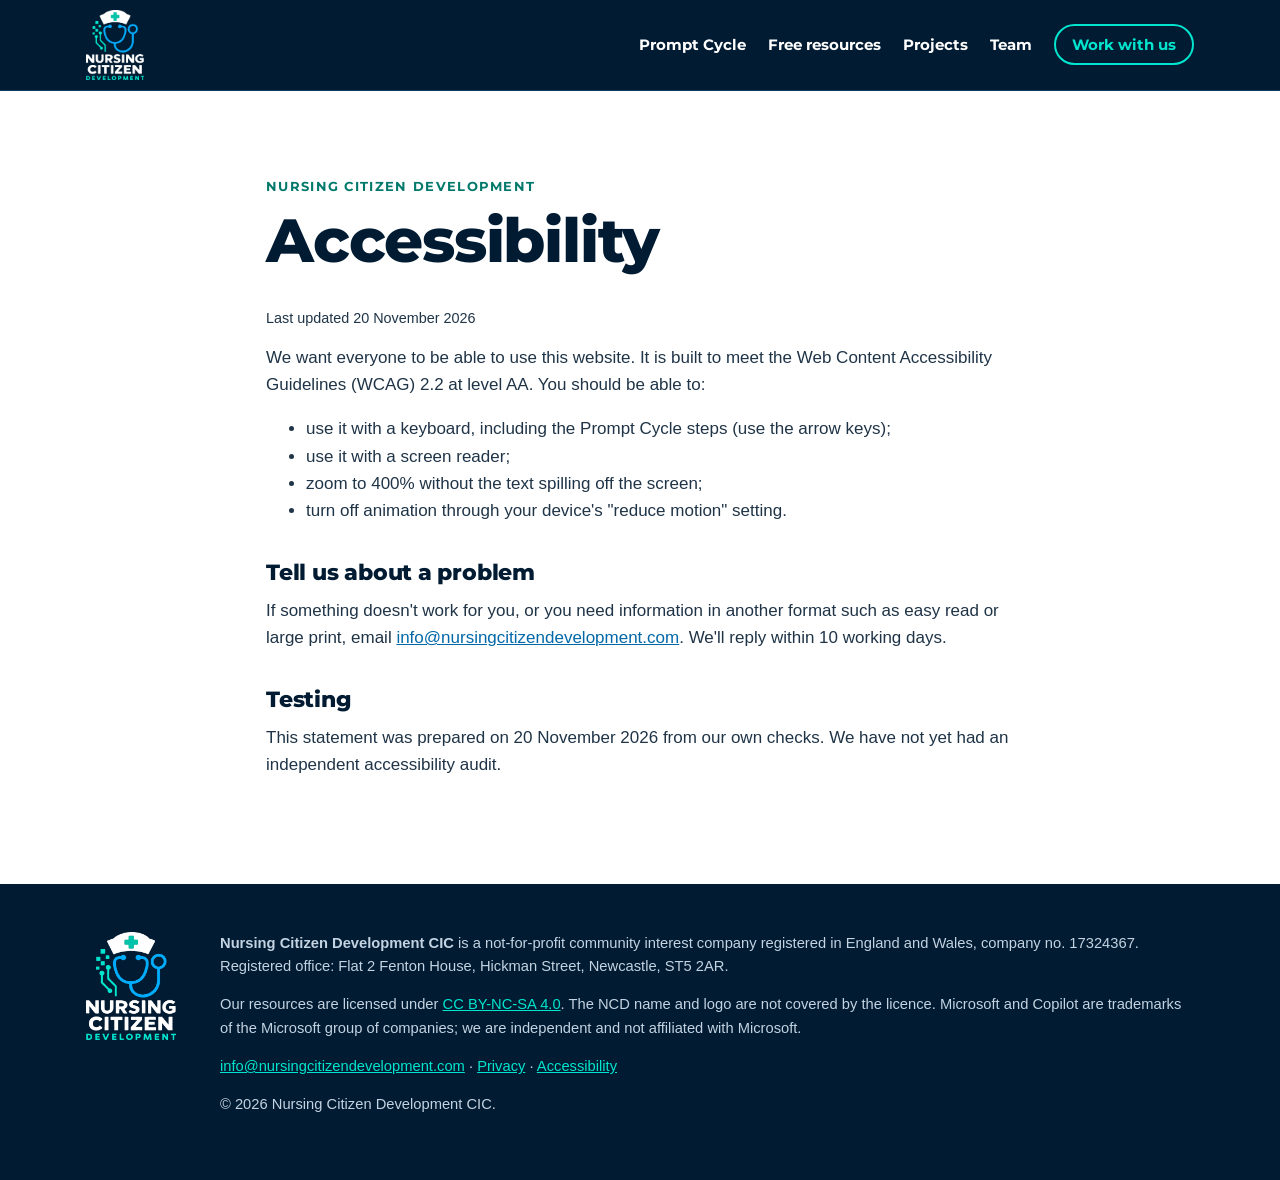
==== accessibility.html @ feb8a63a "New Nursing Citizen Development website Static site in the handbook style: Prompt Cycle hero, pillar" ====
<!doctype html>
<html lang="en-GB">
<head>
<meta charset="utf-8">
<meta name="viewport" content="width=device-width, initial-scale=1">
<title>Accessibility | Nursing Citizen Development</title>
<meta name="description" content="Nursing Citizen Development CIC is a nurse-led, not-for-profit movement helping nurses understand, use and build AI safely. Free handbook, toolkit and open standards.">
<link rel="canonical" href="https://nursingcitizendevelopment.com/accessibility.html">
<meta property="og:type" content="website">
<meta property="og:title" content="Nursing Citizen Development: nurses shaping safe AI">
<meta property="og:description" content="A nurse-led, not-for-profit movement helping nurses understand, use and build AI safely. Free resources for every nurse.">
<meta property="og:url" content="https://nursingcitizendevelopment.com/">
<meta property="og:image" content="https://nursingcitizendevelopment.com/assets/og-image.jpg">
<meta name="twitter:card" content="summary_large_image">
<link rel="preconnect" href="https://fonts.googleapis.com">
<link rel="preconnect" href="https://fonts.gstatic.com" crossorigin>
<link href="https://fonts.googleapis.com/css2?family=Montserrat:wght@600;700;800&display=swap" rel="stylesheet">
<link rel="stylesheet" href="assets/site.css">
<script src="assets/site.js" defer></script>
<script type="application/ld+json">
{"@context":"https://schema.org","@type":"Organization","name":"Nursing Citizen Development CIC","url":"https://nursingcitizendevelopment.com/","logo":"https://nursingcitizendevelopment.com/assets/ncd-logo-positive.png","email":"info@nursingcitizendevelopment.com","foundingDate":"2026-07-07","identifier":"Companies House 17324367","nonprofitStatus":"Community interest company"}
</script>
</head>
<body>
<a class="skip" href="#main">Skip to content</a>

<header class="top" id="top">
  <div class="wrap">
    <a href="index.html" class="brand" aria-label="Nursing Citizen Development home"><img src="assets/ncd-logo-reversed.png" alt="Nursing Citizen Development"></a>
    <button class="menu" aria-expanded="false" aria-controls="nav">Menu</button>
    <nav id="nav" aria-label="Main">
      <a href="index.html#cycle">Prompt Cycle</a>
      <a href="index.html#free">Free resources</a>
      <a href="index.html#projects">Projects</a>
      <a href="index.html#team">Team</a>
      <a class="cta" href="index.html#partner">Work with us</a>
    </nav>
  </div>
</header>

<main id="main"><section><div class="wrap doc"> 
<p class="eyebrow">Nursing Citizen Development</p><h1>Accessibility</h1><p class="small">Last updated 20 November 2026</p>
<p>We want everyone to be able to use this website. It is built to meet the Web Content Accessibility Guidelines (WCAG) 2.2 at level AA. You should be able to:</p>
<ul><li>use it with a keyboard, including the Prompt Cycle steps (use the arrow keys);</li><li>use it with a screen reader;</li><li>zoom to 400% without the text spilling off the screen;</li><li>turn off animation through your device's "reduce motion" setting.</li></ul>
<h2>Tell us about a problem</h2><p>If something doesn't work for you, or you need information in another format such as easy read or large print, email <a href="mailto:info@nursingcitizendevelopment.com">info@nursingcitizendevelopment.com</a>. We'll reply within 10 working days.</p>
<h2>Testing</h2><p>This statement was prepared on 20 November 2026 from our own checks. We have not yet had an independent accessibility audit.</p></div></section></main>

<footer>
  <div class="wrap">
    <div class="foot">
      <img src="assets/ncd-logo-reversed.png" alt="" width="90">
      <div>
        <p><strong>Nursing Citizen Development CIC</strong> is a not-for-profit community interest company registered in England and Wales, company no. 17324367. Registered office: Flat 2 Fenton House, Hickman Street, Newcastle, ST5 2AR.</p>
        <p>Our resources are licensed under <a href="https://creativecommons.org/licenses/by-nc-sa/4.0/">CC BY-NC-SA 4.0</a>. The NCD name and logo are not covered by the licence. Microsoft and Copilot are trademarks of the Microsoft group of companies; we are independent and not affiliated with Microsoft.</p>
        <p><a href="mailto:info@nursingcitizendevelopment.com">info@nursingcitizendevelopment.com</a> · <a href="privacy.html">Privacy</a> · <a href="accessibility.html">Accessibility</a></p>
        <p>© 2026 Nursing Citizen Development CIC.</p>
      </div>
    </div>
  </div>
</footer>
</body>
</html>
---- assets/site.css ----
:root {
  --navy: #011b32;
  --navy-2: #072a4a;
  --navy-tint: #123e66;
  --teal: #01e4cd;
  --blue: #01acfd;
  --text-blue: #0068a8;
  --text-teal: #00796b;
  --mist: #eef4f8;
  --slate: #3e5568;
  --ink: #1f3447;
  --white: #ffffff;
  --muted: #96acc0;
  --radius: 16px;
  --wrap: 1140px;
}
* { box-sizing: border-box; }
html { scroll-behavior: smooth; }
@media (prefers-reduced-motion: reduce) { html { scroll-behavior: auto; } *, *::before, *::after { animation: none !important; transition: none !important; } }
body { margin: 0; background: var(--white); color: var(--ink); font: 17px/1.6 Arial, Helvetica, sans-serif; -webkit-text-size-adjust: 100%; }
h1, h2, h3 { font-family: Montserrat, Arial, sans-serif; line-height: 1.15; color: var(--navy); margin: 0 0 .5em; }
h1 { font-size: clamp(2.2rem, 5.6vw, 3.8rem); font-weight: 800; letter-spacing: -.02em; }
h2 { font-size: clamp(1.6rem, 3.6vw, 2.5rem); font-weight: 800; letter-spacing: -.01em; }
h3 { font-size: 1.15rem; font-weight: 700; }
p { margin: 0 0 1em; }
a { color: var(--text-blue); }
img { max-width: 100%; height: auto; display: block; }
:focus-visible { outline: 3px solid var(--teal); outline-offset: 3px; }
.wrap { max-width: var(--wrap); margin: 0 auto; padding: 0 16px; }
.eyebrow { font: 700 .82rem/1.2 Montserrat, Arial, sans-serif; letter-spacing: .1em; text-transform: uppercase; color: var(--text-teal); margin-bottom: .9em; }
.intro { font-size: 1.12rem; color: var(--slate); max-width: 46em; margin-bottom: 32px; }
.small { font-size: .9rem; }
.skip { position: absolute; left: -999px; }
.skip:focus { left: 16px; top: 16px; background: var(--white); padding: 8px 12px; z-index: 20; }
section { padding: 88px 0; }
section.alt { background: var(--mist); }

/* header */
.top { background: var(--navy); position: sticky; top: 0; z-index: 10; border-bottom: 1px solid var(--navy-tint); }
.top .wrap { display: flex; align-items: center; justify-content: space-between; gap: 16px; padding-top: 10px; padding-bottom: 10px; }
.brand img { width: 58px; }
.top nav { display: flex; align-items: center; gap: 22px; }
.top nav a { color: var(--white); text-decoration: none; font: 700 .95rem Montserrat, Arial, sans-serif; }
.top nav a:hover, .top nav a:focus { color: var(--teal); }
.top nav a.cta { border: 2px solid var(--teal); color: var(--teal); padding: 9px 16px; border-radius: 999px; }
.top nav a.cta:hover { background: var(--teal); color: var(--navy); }
.menu { display: none; background: none; color: var(--white); border: 2px solid var(--muted); border-radius: 8px; padding: 8px 14px; font: 700 .95rem Montserrat, Arial, sans-serif; }

/* buttons */
.btn { display: inline-block; font: 700 1rem/1 Montserrat, Arial, sans-serif; text-decoration: none; padding: 16px 24px; border-radius: 12px; border: 2px solid transparent; }
.btn-primary { background: var(--teal); color: var(--navy); }
.btn-primary:hover, .btn-primary:focus { background: #5cf0e0; }
.btn-ghost { color: var(--white); border-color: var(--muted); }
.btn-ghost:hover, .btn-ghost:focus { border-color: var(--teal); color: var(--teal); }
.btn-dark { background: var(--navy); color: var(--white); }
.btn-dark:hover, .btn-dark:focus { background: var(--navy-tint); }
.actions { display: flex; flex-wrap: wrap; gap: 12px; margin-top: 28px; }

/* hero */
.hero { position: relative; background: radial-gradient(1200px 500px at 85% 20%, #0b3a63 0%, var(--navy) 60%); color: var(--white); padding: 72px 0 96px; overflow: hidden; }
.hero .wrap { position: relative; display: grid; grid-template-columns: 1.15fr .85fr; gap: 48px; align-items: center; }
.hero h1 { color: var(--white); }
.hero h1 span { background: linear-gradient(90deg, var(--teal), var(--blue)); -webkit-background-clip: text; background-clip: text; color: transparent; }
.hero .eyebrow { color: var(--teal); }
.hero .lead { font-size: 1.2rem; color: #d7e4ef; max-width: 34em; }
.pulse { position: absolute; left: 0; right: 0; bottom: 18px; width: 100%; height: 90px; opacity: .35; }
.pulse path { fill: none; stroke: var(--teal); stroke-width: 2; stroke-dasharray: 1800; stroke-dashoffset: 1800; animation: draw 6s ease-in-out infinite; }
@keyframes draw { 0% { stroke-dashoffset: 1800; } 60%, 100% { stroke-dashoffset: 0; } }

/* prompt cycle wheel */
.wheel { justify-self: center; width: min(400px, 100%); }
.wheel svg { width: 100%; height: auto; overflow: visible; }
.wheel .ring { fill: none; stroke: var(--navy-tint); stroke-width: 2; }
.wheel .ring-dash { fill: none; stroke: var(--teal); stroke-width: 3; stroke-dasharray: 90 652; stroke-linecap: round; transform-origin: 160px 160px; animation: spin 8s linear infinite; }
@keyframes spin { to { transform: rotate(360deg); } }
.wheel .node circle { fill: var(--navy-2); stroke: var(--blue); stroke-width: 2; }
.wheel .node text { fill: var(--white); font: 700 11.5px Montserrat, Arial, sans-serif; text-anchor: middle; }
.wheel .node { animation: glow 8s linear infinite; }
.wheel .n2 { animation-delay: 2s; } .wheel .n3 { animation-delay: 4s; } .wheel .n4 { animation-delay: 6s; }
@keyframes glow { 0%, 22% { opacity: 1; } 25%, 100% { opacity: .55; } }
.wheel .core { fill: var(--teal); }
.wheel .core-t { fill: var(--navy); font: 800 14px Montserrat, Arial, sans-serif; text-anchor: middle; }
.wheel .core-t.sm { font-size: 11px; font-weight: 700; }

/* stats */
.stats { padding: 0; background: var(--navy); }
.stats .wrap { display: grid; grid-template-columns: repeat(4, 1fr); gap: 1px; background: var(--navy-tint); border-radius: var(--radius); overflow: hidden; transform: translateY(-36px); box-shadow: 0 18px 40px rgba(1,27,50,.35); }
.stats div { background: var(--white); padding: 22px 20px; }
.stats strong { display: block; font: 800 1.6rem Montserrat, Arial, sans-serif; color: var(--navy); }
.stats span { color: var(--slate); font-size: .95rem; }

/* cards */
.cards { display: grid; gap: 20px; }
.cards.three { grid-template-columns: repeat(3, 1fr); }
.card { background: var(--white); border: 1px solid #d9e4ee; border-radius: var(--radius); padding: 26px; display: flex; flex-direction: column; align-items: flex-start; }
.card p { color: var(--slate); }
.card .btn { margin-top: auto; }
.card.link { text-decoration: none; color: inherit; transition: transform .2s, box-shadow .2s, border-color .2s; }
.card.link:hover, .card.link:focus { transform: translateY(-4px); box-shadow: 0 14px 30px rgba(1,27,50,.12); border-color: var(--blue); }
.card .go { margin-top: auto; font: 700 .95rem Montserrat, Arial, sans-serif; color: var(--text-blue); }
.card .go::after { content: " \2192"; }
.tag { display: inline-block; font: 700 .75rem Montserrat, Arial, sans-serif; letter-spacing: .08em; text-transform: uppercase; color: var(--navy); background: #c8f7f1; padding: 5px 10px; border-radius: 999px; margin-bottom: 14px; }
.pillar { border-top: 5px solid var(--teal); }

/* prompt cycle explorer */
.cycle { background: var(--white); border-radius: var(--radius); box-shadow: 0 10px 30px rgba(1,27,50,.08); overflow: hidden; }
.steps { display: grid; grid-template-columns: repeat(4, 1fr); background: var(--navy); }
.steps button { background: none; border: 0; color: #d7e4ef; padding: 18px 12px; font: 700 1rem Montserrat, Arial, sans-serif; cursor: pointer; border-bottom: 4px solid transparent; text-align: left; }
.steps button small { display: block; font: 400 .85rem Arial, sans-serif; color: var(--muted); margin-top: 4px; }
.steps button[aria-selected="true"] { color: var(--white); border-bottom-color: var(--teal); background: var(--navy-2); }
.panels { padding: 28px; }
.panels p { margin-bottom: 14px; }
.before, .after { border-radius: 12px; padding: 16px 18px; font-size: 1.05rem; }
.before { background: #f6f8fa; color: var(--slate); }
.after { background: #e6fbf8; color: var(--navy); border-left: 5px solid var(--teal); }
.before span, .after span { display: block; font: 700 .75rem Montserrat, Arial, sans-serif; letter-spacing: .08em; text-transform: uppercase; margin-bottom: 4px; color: var(--text-teal); }
.before span { color: var(--slate); }
.why { font-weight: 700; color: var(--navy); }

/* feature */
.feature { display: grid; grid-template-columns: .7fr 1.3fr; gap: 40px; align-items: center; background: linear-gradient(135deg, var(--mist), #e3f6fb); border-radius: 24px; padding: 36px; margin-bottom: 24px; }
.feature img { max-width: 260px; justify-self: center; filter: drop-shadow(0 20px 30px rgba(1,27,50,.25)); }
.feature h3 { font-size: 1.6rem; }

/* dark section and roadmap */
section.dark { background: var(--navy); color: #d7e4ef; }
section.dark h2, section.dark h3 { color: var(--white); }
section.dark .eyebrow { color: var(--teal); }
section.dark .intro { color: #c3d3e1; }
section.dark .small { color: var(--muted); margin-top: 24px; }
.road { list-style: none; padding: 0; margin: 0; display: grid; grid-template-columns: repeat(4, 1fr); gap: 16px; position: relative; }
.road li { background: var(--navy-2); border: 1px solid var(--navy-tint); border-radius: var(--radius); padding: 22px; position: relative; }
.road li::before { content: ""; position: absolute; top: -8px; left: 22px; width: 14px; height: 14px; border-radius: 50%; background: var(--navy-tint); border: 3px solid var(--navy); }
.road li.done::before { background: var(--teal); }
.road li.now::before { background: var(--blue); }
.road .state { font: 700 .72rem Montserrat, Arial, sans-serif; letter-spacing: .08em; text-transform: uppercase; color: var(--teal); }
.road li:not(.done):not(.now) .state { color: var(--muted); }
.road p { font-size: .95rem; margin: 0; }

/* team */
.team { display: grid; grid-template-columns: repeat(4, 1fr); gap: 22px; }
.person { text-align: left; }
.person img { width: 100%; aspect-ratio: 1; object-fit: cover; border-radius: 50% 50% 18px 50%; border: 4px solid var(--mist); margin-bottom: 16px; transition: border-color .2s; }
.person:hover img { border-color: var(--teal); }
.person .role { font: 700 .88rem Montserrat, Arial, sans-serif; color: var(--text-teal); }
.person p { font-size: .95rem; color: var(--slate); }
blockquote { margin: 48px auto 0; max-width: 820px; text-align: center; font: 700 clamp(1.2rem, 2.6vw, 1.6rem)/1.4 Montserrat, Arial, sans-serif; color: var(--navy); }

/* partners */
.logos { list-style: none; padding: 0; margin: 0; display: flex; flex-wrap: wrap; gap: 14px; }
.logos li { background: var(--white); border: 1px solid #d9e4ee; border-radius: 999px; padding: 14px 24px; font: 700 1rem Montserrat, Arial, sans-serif; color: var(--navy); }

/* footer */
footer { background: var(--navy); color: #c3d3e1; padding: 48px 0; font-size: .92rem; }
footer a { color: var(--teal); }
.foot { display: grid; grid-template-columns: 110px 1fr; gap: 24px; align-items: start; }

/* inner pages */
.doc { max-width: 780px; }
.doc h2 { font-size: 1.4rem; margin-top: 1.6em; }

/* responsive */
@media (max-width: 960px) {
  .hero .wrap, .feature { grid-template-columns: 1fr; }
  .wheel { max-width: 320px; }
  .cards.three, .road, .team { grid-template-columns: 1fr 1fr; }
  .stats .wrap { grid-template-columns: 1fr 1fr; }
}
@media (max-width: 720px) {
  .menu { display: block; }
  .top nav { display: none; position: absolute; top: 100%; left: 0; right: 0; background: var(--navy); flex-direction: column; align-items: flex-start; padding: 16px; gap: 14px; border-bottom: 1px solid var(--navy-tint); }
  .top nav.open { display: flex; }
  section { padding: 64px 0; }
  .cards.three, .road, .team, .stats .wrap { grid-template-columns: 1fr; }
  .steps { grid-template-columns: 1fr 1fr; }
  .feature { padding: 24px; }
  .foot { grid-template-columns: 1fr; }
}
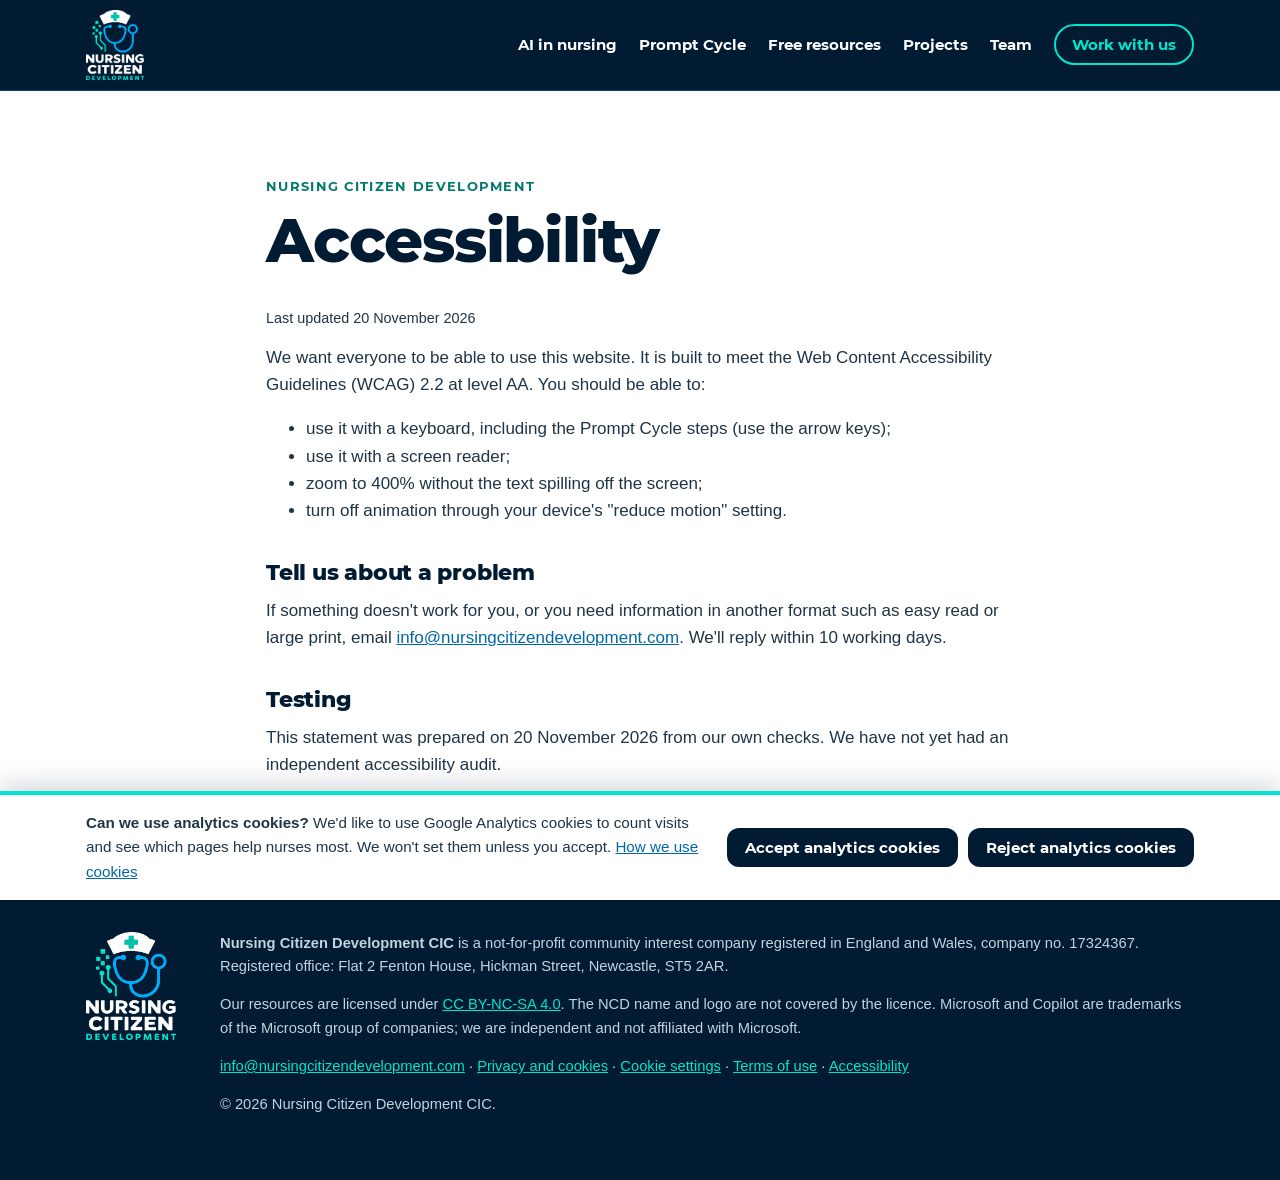
==== commit bf2088ea: "Add consent-based Google Analytics, privacy and cookies notice, terms of use - Cookie banner with eq" ====
--- a/accessibility.html
+++ b/accessibility.html
@@ -4,7 +4,7 @@
 <meta charset="utf-8">
 <meta name="viewport" content="width=device-width, initial-scale=1">
 <title>Accessibility | Nursing Citizen Development</title>
-<meta name="description" content="Nursing Citizen Development CIC is a nurse-led, not-for-profit movement helping nurses understand, use and build AI safely. Free handbook, toolkit and open standards.">
+<meta name="description" content="Accessibility statement for the Nursing Citizen Development website.">
 <link rel="canonical" href="https://nursingcitizendevelopment.com/accessibility.html">
 <meta property="og:type" content="website">
 <meta property="og:title" content="Nursing Citizen Development: nurses shaping safe AI">
@@ -12,14 +12,9 @@
 <meta property="og:url" content="https://nursingcitizendevelopment.com/">
 <meta property="og:image" content="https://nursingcitizendevelopment.com/assets/og-image.jpg">
 <meta name="twitter:card" content="summary_large_image">
-<link rel="preconnect" href="https://fonts.googleapis.com">
-<link rel="preconnect" href="https://fonts.gstatic.com" crossorigin>
-<link href="https://fonts.googleapis.com/css2?family=Montserrat:wght@600;700;800&display=swap" rel="stylesheet">
 <link rel="stylesheet" href="assets/site.css">
 <script src="assets/site.js" defer></script>
-<script type="application/ld+json">
-{"@context":"https://schema.org","@type":"Organization","name":"Nursing Citizen Development CIC","url":"https://nursingcitizendevelopment.com/","logo":"https://nursingcitizendevelopment.com/assets/ncd-logo-positive.png","email":"info@nursingcitizendevelopment.com","foundingDate":"2026-07-07","identifier":"Companies House 17324367","nonprofitStatus":"Community interest company"}
-</script>
+<script src="assets/consent.js" defer></script>
 </head>
 <body>
 <a class="skip" href="#main">Skip to content</a>
@@ -29,6 +24,7 @@
     <a href="index.html" class="brand" aria-label="Nursing Citizen Development home"><img src="assets/ncd-logo-reversed.png" alt="Nursing Citizen Development"></a>
     <button class="menu" aria-expanded="false" aria-controls="nav">Menu</button>
     <nav id="nav" aria-label="Main">
+      <a href="index.html#ai">AI in nursing</a>
       <a href="index.html#cycle">Prompt Cycle</a>
       <a href="index.html#free">Free resources</a>
       <a href="index.html#projects">Projects</a>
@@ -52,7 +48,7 @@
       <div>
         <p><strong>Nursing Citizen Development CIC</strong> is a not-for-profit community interest company registered in England and Wales, company no. 17324367. Registered office: Flat 2 Fenton House, Hickman Street, Newcastle, ST5 2AR.</p>
         <p>Our resources are licensed under <a href="https://creativecommons.org/licenses/by-nc-sa/4.0/">CC BY-NC-SA 4.0</a>. The NCD name and logo are not covered by the licence. Microsoft and Copilot are trademarks of the Microsoft group of companies; we are independent and not affiliated with Microsoft.</p>
-        <p><a href="mailto:info@nursingcitizendevelopment.com">info@nursingcitizendevelopment.com</a> · <a href="privacy.html">Privacy</a> · <a href="accessibility.html">Accessibility</a></p>
+        <p><a href="mailto:info@nursingcitizendevelopment.com">info@nursingcitizendevelopment.com</a> · <a href="privacy.html">Privacy and cookies</a> · <a href="privacy.html#cookies" data-cookie-settings>Cookie settings</a> · <a href="terms.html">Terms of use</a> · <a href="accessibility.html">Accessibility</a></p>
         <p>© 2026 Nursing Citizen Development CIC.</p>
       </div>
     </div>
--- a/assets/site.css
+++ b/assets/site.css
@@ -1,3 +1,6 @@
+@font-face { font-family: 'Montserrat'; font-weight: 600; font-display: swap; src: url('fonts/Montserrat-SemiBold.woff2') format('woff2'); }
+@font-face { font-family: 'Montserrat'; font-weight: 700; font-display: swap; src: url('fonts/Montserrat-Bold.woff2') format('woff2'); }
+@font-face { font-family: 'Montserrat'; font-weight: 800; font-display: swap; src: url('fonts/Montserrat-ExtraBold.woff2') format('woff2'); }
 :root {
   --navy: #011b32;
   --navy-2: #072a4a;
@@ -34,6 +37,7 @@
 .skip:focus { left: 16px; top: 16px; background: var(--white); padding: 8px 12px; z-index: 20; }
 section { padding: 88px 0; }
 section.alt { background: var(--mist); }
+.cards.ai .card { border-left: 5px solid var(--blue); }
 
 /* header */
 .top { background: var(--navy); position: sticky; top: 0; z-index: 10; border-bottom: 1px solid var(--navy-tint); }
@@ -176,3 +180,32 @@
   .feature { padding: 24px; }
   .foot { grid-template-columns: 1fr; }
 }
+
+.alt .feature { background: var(--white); }
+.alt .card { border-color: #d3e0eb; }
+
+.doc.wide { max-width: 1140px; }
+.tablewrap { overflow-x: auto; margin: 24px 0; border: 1px solid #d9e4ee; border-radius: var(--radius); }
+table.map { border-collapse: collapse; width: 100%; min-width: 820px; font-size: .95rem; }
+table.map caption { text-align: left; padding: 14px 16px; font: 700 1rem Montserrat, Arial, sans-serif; color: var(--navy); }
+table.map th, table.map td { padding: 12px 16px; border-top: 1px solid #d9e4ee; vertical-align: top; text-align: left; }
+table.map thead th { background: var(--navy); color: var(--white); font-family: Montserrat, Arial, sans-serif; border-top: 0; }
+table.map tbody th { color: var(--navy); font-weight: 700; width: 22%; }
+.cov { display: inline-block; padding: 3px 10px; border-radius: 999px; font: 700 .8rem Montserrat, Arial, sans-serif; white-space: nowrap; }
+.cov.s { background: #c8f7f1; color: #00594f; }
+.cov.p { background: #fff1c2; color: #6b4e00; }
+.cov.g { background: #f1e3e3; color: #7a1f1f; }
+.mapnote { font-weight: 700; margin-top: -12px; }
+
+/* cookie consent banner */
+.consent { position: fixed; left: 0; right: 0; bottom: 0; z-index: 50; background: var(--white); border-top: 4px solid var(--teal); box-shadow: 0 -6px 24px rgba(1,27,50,.18); padding: 16px 0; }
+.consent .wrap { display: flex; gap: 16px; align-items: center; justify-content: space-between; flex-wrap: wrap; }
+.consent p { margin: 0; flex: 1 1 420px; font-size: .95rem; }
+.consent-actions { display: flex; gap: 10px; flex-wrap: wrap; }
+.consent .btn { padding: 12px 18px; font-size: .95rem; cursor: pointer; border: 0; }
+.linkbtn { background: none; border: 0; padding: 0; color: var(--text-blue); text-decoration: underline; font: inherit; cursor: pointer; }
+footer .linkbtn { color: var(--teal); }
+table.cookies { border-collapse: collapse; width: 100%; margin: 12px 0 20px; font-size: .95rem; }
+table.cookies th, table.cookies td { border: 1px solid #d9e4ee; padding: 10px 12px; text-align: left; vertical-align: top; }
+table.cookies thead th { background: var(--mist); }
+@media (max-width: 600px) { .consent-actions { width: 100%; } .consent .btn { flex: 1 1 auto; } }
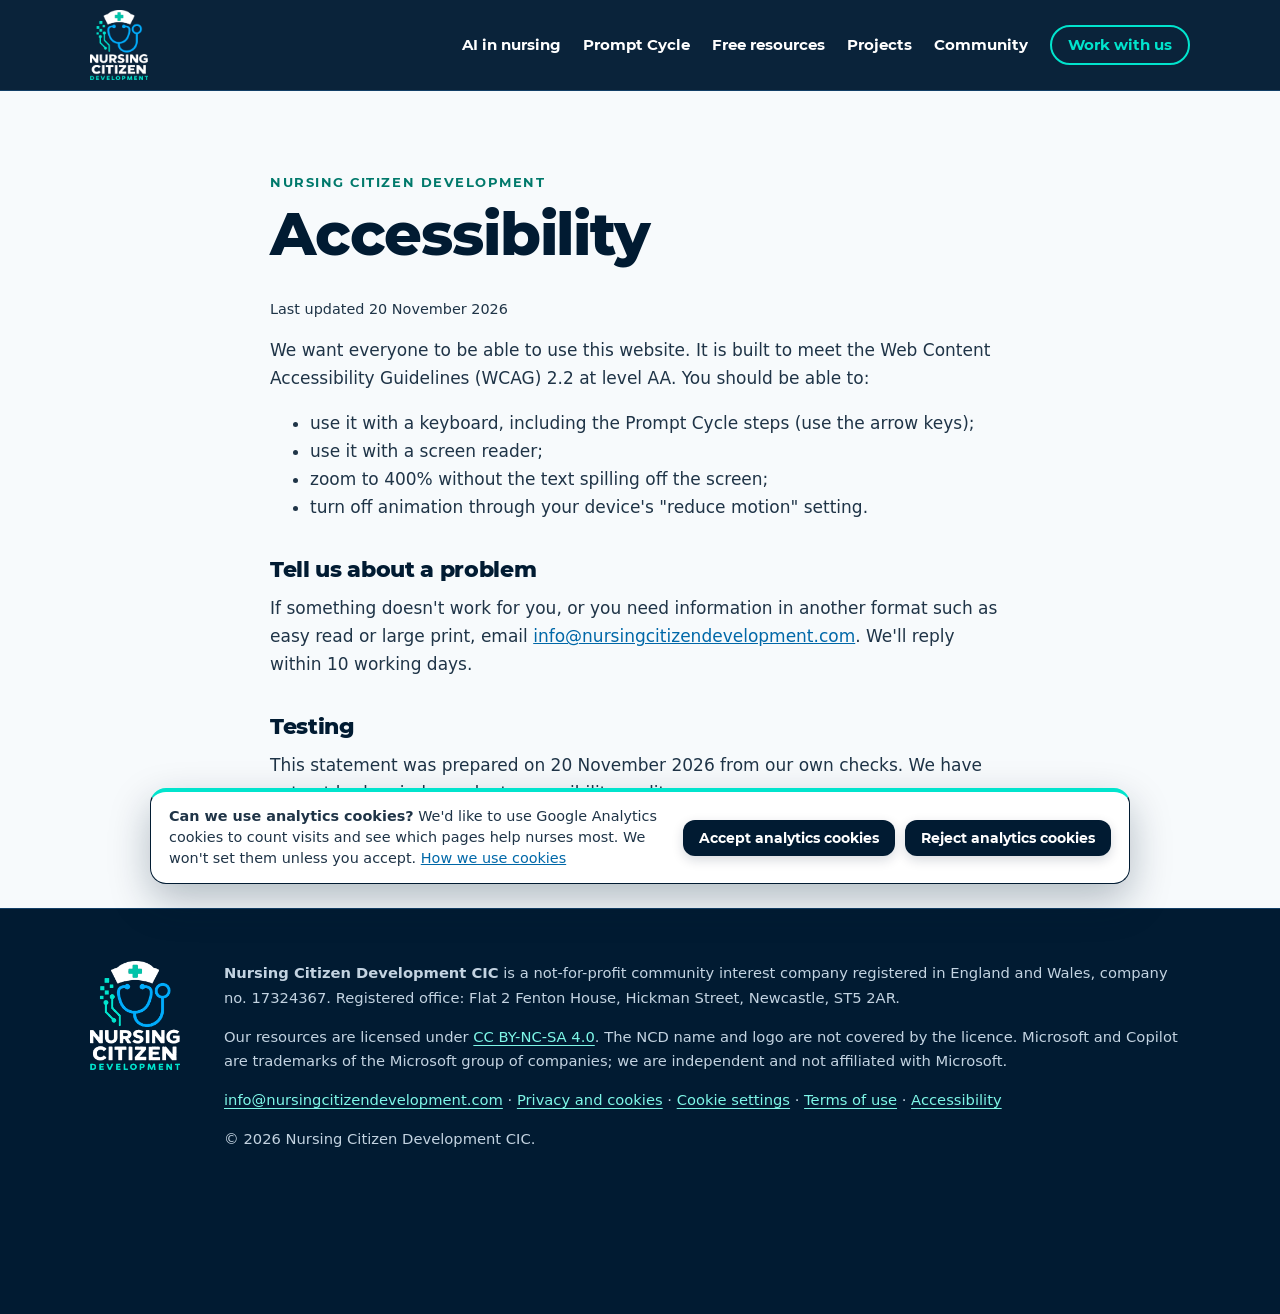
==== commit 062f2f5f: "Reframe community section to Founder and supporters with personal-capacity note" ====
--- a/accessibility.html
+++ b/accessibility.html
@@ -28,7 +28,7 @@
       <a href="index.html#cycle">Prompt Cycle</a>
       <a href="index.html#free">Free resources</a>
       <a href="index.html#projects">Projects</a>
-      <a href="index.html#team">Team</a>
+      <a href="index.html#team">Community</a>
       <a class="cta" href="index.html#partner">Work with us</a>
     </nav>
   </div>
--- a/assets/site.css
+++ b/assets/site.css
@@ -6,206 +6,396 @@
   --navy-2: #072a4a;
   --navy-tint: #123e66;
   --teal: #01e4cd;
+  --teal-soft: #7ef7e8;
   --blue: #01acfd;
   --text-blue: #0068a8;
   --text-teal: #00796b;
+  --paper: #f7fafc;
   --mist: #eef4f8;
   --slate: #3e5568;
   --ink: #1f3447;
   --white: #ffffff;
   --muted: #96acc0;
+  --rule: rgba(1, 27, 50, 0.14);
+  --rule-strong: rgba(1, 27, 50, 0.28);
   --radius: 16px;
   --wrap: 1140px;
+  --font-body: 'Segoe UI', system-ui, -apple-system, BlinkMacSystemFont, Roboto, 'Helvetica Neue', Arial, sans-serif;
+  --font-display: Montserrat, system-ui, -apple-system, Arial, sans-serif;
+  --shadow-static: 0 2px 6px rgba(1, 27, 50, 0.06), 0 8px 20px -6px rgba(1, 27, 50, 0.1);
+  --shadow-card: inset 0 1px 0 0 rgba(255, 255, 255, 0.95), 0 4px 0 0 var(--navy), 3px 4px 0 0 var(--navy), 0 10px 22px -4px rgba(1, 27, 50, 0.16), 0 20px 34px -10px rgba(1, 27, 50, 0.12);
+  --shadow-card-hover: inset 0 1px 0 0 rgba(255, 255, 255, 1), 0 5px 0 0 var(--text-teal), 5px 6px 0 0 var(--navy), 0 18px 32px -4px rgba(1, 27, 50, 0.22), 0 28px 48px -10px rgba(1, 27, 50, 0.2);
+  --shadow-dark-card: inset 0 1px 0 0 rgba(238, 244, 248, 0.16), 0 4px 0 0 #000c17, 3px 4px 0 0 rgba(1, 228, 205, 0.25), 0 14px 28px -6px rgba(0, 0, 0, 0.55);
+  --shadow-dark-card-hover: inset 0 1px 0 0 rgba(238, 244, 248, 0.28), 0 5px 0 0 var(--teal), 5px 6px 0 0 rgba(0, 0, 0, 0.75), 0 22px 42px -6px rgba(0, 0, 0, 0.7);
+  --rx: 2deg;
+  --ry: -2deg;
 }
 * { box-sizing: border-box; }
 html { scroll-behavior: smooth; }
-@media (prefers-reduced-motion: reduce) { html { scroll-behavior: auto; } *, *::before, *::after { animation: none !important; transition: none !important; } }
-body { margin: 0; background: var(--white); color: var(--ink); font: 17px/1.6 Arial, Helvetica, sans-serif; -webkit-text-size-adjust: 100%; }
-h1, h2, h3 { font-family: Montserrat, Arial, sans-serif; line-height: 1.15; color: var(--navy); margin: 0 0 .5em; }
-h1 { font-size: clamp(2.2rem, 5.6vw, 3.8rem); font-weight: 800; letter-spacing: -.02em; }
-h2 { font-size: clamp(1.6rem, 3.6vw, 2.5rem); font-weight: 800; letter-spacing: -.01em; }
+@media (prefers-reduced-motion: reduce) {
+  html { scroll-behavior: auto; }
+  *, *::before, *::after { animation: none !important; transition: none !important; }
+}
+body { margin: 0; background: var(--paper); color: var(--ink); font: 17px/1.65 var(--font-body); -webkit-text-size-adjust: 100%; }
+h1, h2, h3 { font-family: var(--font-display); line-height: 1.15; color: var(--navy); margin: 0 0 .5em; }
+h1 { font-size: clamp(2.2rem, 5.4vw, 3.7rem); font-weight: 800; letter-spacing: -.02em; }
+h2 { font-size: clamp(1.6rem, 3.4vw, 2.45rem); font-weight: 800; letter-spacing: -.015em; }
 h3 { font-size: 1.15rem; font-weight: 700; }
 p { margin: 0 0 1em; }
 a { color: var(--text-blue); }
 img { max-width: 100%; height: auto; display: block; }
-:focus-visible { outline: 3px solid var(--teal); outline-offset: 3px; }
-.wrap { max-width: var(--wrap); margin: 0 auto; padding: 0 16px; }
-.eyebrow { font: 700 .82rem/1.2 Montserrat, Arial, sans-serif; letter-spacing: .1em; text-transform: uppercase; color: var(--text-teal); margin-bottom: .9em; }
-.intro { font-size: 1.12rem; color: var(--slate); max-width: 46em; margin-bottom: 32px; }
+:focus-visible { outline: 3px solid #ffeb3b; outline-offset: 3px; box-shadow: 0 0 0 5px var(--navy); border-radius: 4px; }
+.wrap { max-width: var(--wrap); margin: 0 auto; padding: 0 20px; }
+.eyebrow { font: 700 .8rem/1.2 var(--font-display); letter-spacing: .12em; text-transform: uppercase; color: var(--text-teal); margin-bottom: .8em; }
+.intro { font-size: 1.12rem; color: var(--slate); max-width: 44em; margin-bottom: 36px; }
 .small { font-size: .9rem; }
 .skip { position: absolute; left: -999px; }
-.skip:focus { left: 16px; top: 16px; background: var(--white); padding: 8px 12px; z-index: 20; }
-section { padding: 88px 0; }
+.skip:focus { left: 16px; top: 16px; background: var(--white); color: var(--navy); padding: 8px 12px; z-index: 60; }
+section { padding: 84px 0; }
 section.alt { background: var(--mist); }
-.cards.ai .card { border-left: 5px solid var(--blue); }
 
 /* header */
-.top { background: var(--navy); position: sticky; top: 0; z-index: 10; border-bottom: 1px solid var(--navy-tint); }
+.top { background: rgba(1, 27, 50, 0.96); backdrop-filter: blur(10px); position: sticky; top: 0; z-index: 20; border-bottom: 1px solid var(--navy-tint); }
 .top .wrap { display: flex; align-items: center; justify-content: space-between; gap: 16px; padding-top: 10px; padding-bottom: 10px; }
 .brand img { width: 58px; }
 .top nav { display: flex; align-items: center; gap: 22px; }
-.top nav a { color: var(--white); text-decoration: none; font: 700 .95rem Montserrat, Arial, sans-serif; }
+.top nav a { color: var(--white); text-decoration: none; font: 700 .93rem var(--font-display); transition: color .18s; }
 .top nav a:hover, .top nav a:focus { color: var(--teal); }
-.top nav a.cta { border: 2px solid var(--teal); color: var(--teal); padding: 9px 16px; border-radius: 999px; }
-.top nav a.cta:hover { background: var(--teal); color: var(--navy); }
-.menu { display: none; background: none; color: var(--white); border: 2px solid var(--muted); border-radius: 8px; padding: 8px 14px; font: 700 .95rem Montserrat, Arial, sans-serif; }
+.top nav a.cta { border: 2px solid var(--teal); color: var(--teal); padding: 9px 16px; border-radius: 999px; transition: background .18s, color .18s, transform .18s; }
+.top nav a.cta:hover { background: var(--teal); color: var(--navy); transform: translateY(-1px); }
+.menu { display: none; background: rgba(255, 255, 255, 0.06); color: var(--white); border: 2px solid var(--muted); border-radius: 10px; padding: 8px 16px; font: 700 .95rem var(--font-display); cursor: pointer; }
+.menu[aria-expanded="true"] { border-color: var(--teal); color: var(--teal); }
 
 /* buttons */
-.btn { display: inline-block; font: 700 1rem/1 Montserrat, Arial, sans-serif; text-decoration: none; padding: 16px 24px; border-radius: 12px; border: 2px solid transparent; }
-.btn-primary { background: var(--teal); color: var(--navy); }
-.btn-primary:hover, .btn-primary:focus { background: #5cf0e0; }
-.btn-ghost { color: var(--white); border-color: var(--muted); }
-.btn-ghost:hover, .btn-ghost:focus { border-color: var(--teal); color: var(--teal); }
-.btn-dark { background: var(--navy); color: var(--white); }
-.btn-dark:hover, .btn-dark:focus { background: var(--navy-tint); }
+.btn { display: inline-block; font: 700 1rem/1 var(--font-display); text-decoration: none; padding: 15px 24px; border-radius: 12px; border: 2px solid transparent; transition: transform .18s, box-shadow .18s, background .18s, border-color .18s, color .18s; }
+.btn:hover { transform: translateY(-2px); }
+.btn-primary { background: var(--teal); color: var(--navy); box-shadow: 0 8px 20px rgba(1, 228, 205, 0.25); }
+.btn-primary:hover, .btn-primary:focus { background: #5cf0e0; box-shadow: 0 12px 26px rgba(1, 228, 205, 0.35); }
+.btn-ghost { color: var(--white); border-color: rgba(150, 172, 192, 0.7); }
+.btn-ghost:hover, .btn-ghost:focus { border-color: var(--teal); color: var(--teal); background: rgba(1, 228, 205, 0.08); }
+.btn-dark { background: var(--navy); color: var(--white); box-shadow: 0 4px 12px rgba(1, 27, 50, 0.16); }
+.btn-dark:hover, .btn-dark:focus { background: var(--navy-tint); box-shadow: 0 8px 18px rgba(1, 27, 50, 0.24); }
 .actions { display: flex; flex-wrap: wrap; gap: 12px; margin-top: 28px; }
 
 /* hero */
-.hero { position: relative; background: radial-gradient(1200px 500px at 85% 20%, #0b3a63 0%, var(--navy) 60%); color: var(--white); padding: 72px 0 96px; overflow: hidden; }
-.hero .wrap { position: relative; display: grid; grid-template-columns: 1.15fr .85fr; gap: 48px; align-items: center; }
-.hero h1 { color: var(--white); }
+.hero { position: relative; background: radial-gradient(1100px 520px at 82% 24%, #0d4473 0%, #03223e 45%, var(--navy) 75%); color: var(--white); padding: 68px 0 108px; overflow: hidden; }
+.hero .wrap { position: relative; z-index: 2; display: grid; grid-template-columns: 1.12fr .88fr; gap: 44px; align-items: center; }
+.hero h1 { color: var(--white); font-size: clamp(2rem, 4.3vw, 3.25rem); }
 .hero h1 span { background: linear-gradient(90deg, var(--teal), var(--blue)); -webkit-background-clip: text; background-clip: text; color: transparent; }
 .hero .eyebrow { color: var(--teal); }
-.hero .lead { font-size: 1.2rem; color: #d7e4ef; max-width: 34em; }
-.pulse { position: absolute; left: 0; right: 0; bottom: 18px; width: 100%; height: 90px; opacity: .35; }
+.hero .lead { font-size: 1.16rem; color: #d7e4ef; max-width: 34em; }
+.pulse { position: absolute; left: 0; right: 0; bottom: 58px; width: 100%; height: 74px; opacity: .24; pointer-events: none; -webkit-mask-image: linear-gradient(90deg, transparent, #000 12%, #000 88%, transparent); mask-image: linear-gradient(90deg, transparent, #000 12%, #000 88%, transparent); }
 .pulse path { fill: none; stroke: var(--teal); stroke-width: 2; stroke-dasharray: 1800; stroke-dashoffset: 1800; animation: draw 6s ease-in-out infinite; }
 @keyframes draw { 0% { stroke-dashoffset: 1800; } 60%, 100% { stroke-dashoffset: 0; } }
 
 /* prompt cycle wheel */
-.wheel { justify-self: center; width: min(400px, 100%); }
-.wheel svg { width: 100%; height: auto; overflow: visible; }
-.wheel .ring { fill: none; stroke: var(--navy-tint); stroke-width: 2; }
-.wheel .ring-dash { fill: none; stroke: var(--teal); stroke-width: 3; stroke-dasharray: 90 652; stroke-linecap: round; transform-origin: 160px 160px; animation: spin 8s linear infinite; }
+.wheel { justify-self: center; width: min(410px, 100%); }
+.wheel svg { width: 100%; height: auto; overflow: visible; filter: drop-shadow(0 18px 34px rgba(0, 12, 24, 0.4)); }
+.wheel .ring { fill: none; stroke: var(--navy-tint); stroke-width: 2.5; }
+.wheel .ring-dash { fill: none; stroke: var(--teal); stroke-width: 3.5; stroke-dasharray: 96 710; stroke-linecap: round; transform-origin: 180px 180px; animation: spin 8s linear infinite; }
 @keyframes spin { to { transform: rotate(360deg); } }
-.wheel .node circle { fill: var(--navy-2); stroke: var(--blue); stroke-width: 2; }
-.wheel .node text { fill: var(--white); font: 700 11.5px Montserrat, Arial, sans-serif; text-anchor: middle; }
-.wheel .node { animation: glow 8s linear infinite; }
-.wheel .n2 { animation-delay: 2s; } .wheel .n3 { animation-delay: 4s; } .wheel .n4 { animation-delay: 6s; }
-@keyframes glow { 0%, 22% { opacity: 1; } 25%, 100% { opacity: .55; } }
-.wheel .core { fill: var(--teal); }
-.wheel .core-t { fill: var(--navy); font: 800 14px Montserrat, Arial, sans-serif; text-anchor: middle; }
-.wheel .core-t.sm { font-size: 11px; font-weight: 700; }
+.wheel .node { cursor: pointer; }
+.wheel .node circle { fill: var(--navy-2); stroke: var(--blue); stroke-width: 2.2; transition: stroke .2s, fill .2s, filter .2s; animation: nodeGlow 8s linear infinite; }
+.wheel .node text { fill: var(--white); font: 700 11.5px var(--font-display); text-anchor: middle; pointer-events: none; }
+.wheel .node:hover circle { stroke: var(--teal); fill: #0d3a63; }
+.wheel .n2 circle { animation-delay: 2s; }
+.wheel .n3 circle { animation-delay: 4s; }
+.wheel .n4 circle { animation-delay: 6s; }
+@keyframes nodeGlow {
+  0%, 22% { stroke: var(--teal); filter: drop-shadow(0 0 10px rgba(1, 228, 205, 0.55)); }
+  26%, 100% { stroke: var(--blue); filter: none; }
+}
+.wheel .core { fill: var(--teal); filter: drop-shadow(0 8px 20px rgba(1, 228, 205, 0.35)); }
+.wheel .core-t { fill: var(--navy); font: 800 14.5px var(--font-display); text-anchor: middle; }
+.wheel .core-t.sm { font-size: 11.5px; font-weight: 700; }
 
 /* stats */
-.stats { padding: 0; background: var(--navy); }
-.stats .wrap { display: grid; grid-template-columns: repeat(4, 1fr); gap: 1px; background: var(--navy-tint); border-radius: var(--radius); overflow: hidden; transform: translateY(-36px); box-shadow: 0 18px 40px rgba(1,27,50,.35); }
-.stats div { background: var(--white); padding: 22px 20px; }
-.stats strong { display: block; font: 800 1.6rem Montserrat, Arial, sans-serif; color: var(--navy); }
-.stats span { color: var(--slate); font-size: .95rem; }
-
-/* cards */
-.cards { display: grid; gap: 20px; }
+.stats { padding: 0; background: var(--paper); }
+.stats .wrap { display: grid; grid-template-columns: repeat(4, 1fr); gap: 1px; background: #d5e2ed; border: 1.5px solid var(--navy); border-radius: var(--radius); overflow: hidden; transform: translateY(-42px); box-shadow: var(--shadow-card); }
+.stats div { background: var(--white); padding: 22px 22px; }
+.stats strong { display: block; font: 800 1.55rem var(--font-display); color: var(--navy); margin-bottom: 2px; }
+.stats span { color: var(--slate); font-size: .93rem; line-height: 1.4; display: block; }
+
+/* 3D card system */
+.cards { display: grid; gap: 24px; }
 .cards.three { grid-template-columns: repeat(3, 1fr); }
-.card { background: var(--white); border: 1px solid #d9e4ee; border-radius: var(--radius); padding: 26px; display: flex; flex-direction: column; align-items: flex-start; }
+.card {
+  background: var(--white);
+  border: 1.5px solid var(--navy);
+  border-top: 4px solid var(--navy);
+  border-radius: var(--radius);
+  padding: 26px;
+  display: flex;
+  flex-direction: column;
+  align-items: flex-start;
+  box-shadow: var(--shadow-card);
+  transform-style: preserve-3d;
+  will-change: transform, box-shadow;
+  transition: transform .16s ease-out, box-shadow .2s cubic-bezier(0.22, 1, 0.36, 1), border-color .2s;
+}
+.card:hover,
+.card:focus-within {
+  border-top-color: var(--text-teal);
+  box-shadow: var(--shadow-card-hover);
+  transform: perspective(850px) translateY(-6px) rotateX(var(--rx, 2deg)) rotateY(var(--ry, -2deg));
+}
+.card h3 { transition: transform .18s ease-out; }
+.card:hover h3 { transform: translateZ(12px); }
 .card p { color: var(--slate); }
 .card .btn { margin-top: auto; }
-.card.link { text-decoration: none; color: inherit; transition: transform .2s, box-shadow .2s, border-color .2s; }
-.card.link:hover, .card.link:focus { transform: translateY(-4px); box-shadow: 0 14px 30px rgba(1,27,50,.12); border-color: var(--blue); }
-.card .go { margin-top: auto; font: 700 .95rem Montserrat, Arial, sans-serif; color: var(--text-blue); }
-.card .go::after { content: " \2192"; }
-.tag { display: inline-block; font: 700 .75rem Montserrat, Arial, sans-serif; letter-spacing: .08em; text-transform: uppercase; color: var(--navy); background: #c8f7f1; padding: 5px 10px; border-radius: 999px; margin-bottom: 14px; }
+.card.link { text-decoration: none; color: inherit; cursor: pointer; }
+.card.link:hover, .card.link:focus { border-color: var(--navy); border-top-color: var(--teal); }
+.cards.ai .card { border-left: 5px solid var(--blue); border-top-width: 1.5px; }
+.cards.ai .card:hover { border-left-color: var(--teal); }
 .pillar { border-top: 5px solid var(--teal); }
+.card .go { margin-top: auto; font: 700 .95rem var(--font-display); color: var(--text-blue); display: inline-flex; align-items: center; gap: 6px; }
+.card .go::after { content: "\2192"; display: inline-block; transition: transform .18s ease-out; }
+.card.link:hover .go { color: var(--text-teal); }
+.card.link:hover .go::after { transform: translateX(4px); }
+.tag-row { display: flex; flex-wrap: wrap; gap: 8px; margin-bottom: 14px; }
+.tag-row .tag { margin-bottom: 0; }
+.tag { display: inline-block; font: 700 .73rem var(--font-display); letter-spacing: .08em; text-transform: uppercase; color: var(--navy); background: #c8f7f1; padding: 5px 11px; border-radius: 999px; margin-bottom: 14px; }
+.tag-subtle { background: var(--mist); color: var(--slate); border: 1px solid #cddbe7; }
 
 /* prompt cycle explorer */
-.cycle { background: var(--white); border-radius: var(--radius); box-shadow: 0 10px 30px rgba(1,27,50,.08); overflow: hidden; }
+.cycle { background: var(--white); border: 1.5px solid var(--navy); border-radius: var(--radius); box-shadow: var(--shadow-card); overflow: hidden; }
 .steps { display: grid; grid-template-columns: repeat(4, 1fr); background: var(--navy); }
-.steps button { background: none; border: 0; color: #d7e4ef; padding: 18px 12px; font: 700 1rem Montserrat, Arial, sans-serif; cursor: pointer; border-bottom: 4px solid transparent; text-align: left; }
-.steps button small { display: block; font: 400 .85rem Arial, sans-serif; color: var(--muted); margin-top: 4px; }
+.steps button { background: none; border: 0; color: #d7e4ef; padding: 18px 16px; font: 700 1rem var(--font-display); cursor: pointer; border-bottom: 4px solid transparent; text-align: left; transition: background .18s, color .18s; }
+.steps button:hover { background: rgba(255, 255, 255, 0.05); color: var(--white); }
+.steps button small { display: block; font: 400 .85rem var(--font-body); color: var(--muted); margin-top: 4px; }
 .steps button[aria-selected="true"] { color: var(--white); border-bottom-color: var(--teal); background: var(--navy-2); }
-.panels { padding: 28px; }
+.panels { padding: 30px; }
 .panels p { margin-bottom: 14px; }
-.before, .after { border-radius: 12px; padding: 16px 18px; font-size: 1.05rem; }
-.before { background: #f6f8fa; color: var(--slate); }
-.after { background: #e6fbf8; color: var(--navy); border-left: 5px solid var(--teal); }
-.before span, .after span { display: block; font: 700 .75rem Montserrat, Arial, sans-serif; letter-spacing: .08em; text-transform: uppercase; margin-bottom: 4px; color: var(--text-teal); }
+.before, .after { border-radius: 12px; padding: 16px 20px; font-size: 1.04rem; }
+.before { background: #f3f7fa; color: var(--slate); border: 1px solid #dce6ef; }
+.after { background: #e6fbf8; color: var(--navy); border-left: 5px solid var(--teal); border-top: 1px solid #bceee7; border-right: 1px solid #bceee7; border-bottom: 1px solid #bceee7; }
+.before span, .after span { display: block; font: 700 .74rem var(--font-display); letter-spacing: .08em; text-transform: uppercase; margin-bottom: 4px; color: var(--text-teal); }
 .before span { color: var(--slate); }
-.why { font-weight: 700; color: var(--navy); }
-
-/* feature */
-.feature { display: grid; grid-template-columns: .7fr 1.3fr; gap: 40px; align-items: center; background: linear-gradient(135deg, var(--mist), #e3f6fb); border-radius: 24px; padding: 36px; margin-bottom: 24px; }
-.feature img { max-width: 260px; justify-self: center; filter: drop-shadow(0 20px 30px rgba(1,27,50,.25)); }
-.feature h3 { font-size: 1.6rem; }
+.why { font-weight: 700; color: var(--navy); margin-bottom: 0; }
+
+/* feature spotlight */
+.feature {
+  display: grid;
+  grid-template-columns: .72fr 1.28fr;
+  gap: 40px;
+  align-items: center;
+  background: linear-gradient(135deg, #ffffff 0%, #e7f7fb 100%);
+  border: 1.5px solid var(--navy);
+  border-top: 5px solid var(--teal);
+  border-radius: 22px;
+  padding: 36px;
+  margin-bottom: 28px;
+  box-shadow: var(--shadow-card);
+  transform-style: preserve-3d;
+  will-change: transform, box-shadow;
+  transition: transform .18s ease-out, box-shadow .2s ease-out;
+}
+.feature:hover {
+  box-shadow: var(--shadow-card-hover);
+  transform: perspective(1000px) translateY(-4px) rotateX(var(--rx, 1deg)) rotateY(var(--ry, -1deg));
+}
+.feature img { max-width: 260px; justify-self: center; filter: drop-shadow(0 20px 30px rgba(1, 27, 50, 0.25)); transition: transform .25s ease-out; }
+.feature:hover img { transform: translateZ(18px) scale(1.02); }
+.feature h3 { font-size: 1.65rem; }
 
 /* dark section and roadmap */
-section.dark { background: var(--navy); color: #d7e4ef; }
+section.dark { background: radial-gradient(900px 420px at 15% 10%, #09355c 0%, var(--navy) 65%); color: #d7e4ef; }
 section.dark h2, section.dark h3 { color: var(--white); }
 section.dark .eyebrow { color: var(--teal); }
 section.dark .intro { color: #c3d3e1; }
-section.dark .small { color: var(--muted); margin-top: 24px; }
-.road { list-style: none; padding: 0; margin: 0; display: grid; grid-template-columns: repeat(4, 1fr); gap: 16px; position: relative; }
-.road li { background: var(--navy-2); border: 1px solid var(--navy-tint); border-radius: var(--radius); padding: 22px; position: relative; }
-.road li::before { content: ""; position: absolute; top: -8px; left: 22px; width: 14px; height: 14px; border-radius: 50%; background: var(--navy-tint); border: 3px solid var(--navy); }
-.road li.done::before { background: var(--teal); }
-.road li.now::before { background: var(--blue); }
-.road .state { font: 700 .72rem Montserrat, Arial, sans-serif; letter-spacing: .08em; text-transform: uppercase; color: var(--teal); }
+section.dark .small { color: var(--muted); margin-top: 28px; }
+.road { list-style: none; padding: 0; margin: 0; display: grid; grid-template-columns: repeat(4, 1fr); gap: 18px; position: relative; }
+.road::before { content: ""; position: absolute; top: 0; left: 28px; right: 28px; height: 2px; background: linear-gradient(90deg, var(--teal) 0%, var(--teal) 52%, var(--blue) 74%, var(--navy-tint) 100%); opacity: .65; pointer-events: none; }
+.road li {
+  background: var(--navy-2);
+  border: 1.5px solid var(--navy-tint);
+  border-radius: var(--radius);
+  padding: 24px 22px;
+  position: relative;
+  box-shadow: var(--shadow-dark-card);
+  transform-style: preserve-3d;
+  will-change: transform, box-shadow;
+  transition: transform .16s ease-out, box-shadow .2s ease-out, border-color .2s;
+}
+.road li:hover {
+  border-color: var(--teal);
+  box-shadow: var(--shadow-dark-card-hover);
+  transform: perspective(850px) translateY(-6px) rotateX(var(--rx, 2deg)) rotateY(var(--ry, -2deg));
+}
+.road li::before { content: ""; position: absolute; top: -9px; left: 22px; width: 16px; height: 16px; border-radius: 50%; background: var(--navy-tint); border: 3px solid var(--navy); box-shadow: 0 0 0 2px rgba(255, 255, 255, 0.08); }
+.road li.done::before { background: var(--teal); box-shadow: 0 0 12px rgba(1, 228, 205, 0.6); }
+.road li.now::before { background: var(--blue); box-shadow: 0 0 12px rgba(1, 172, 253, 0.65); }
+.road .state { display: inline-block; font: 700 .72rem var(--font-display); letter-spacing: .08em; text-transform: uppercase; color: var(--teal); margin-bottom: 6px; }
+.road li.now .state { color: #7ad7ff; }
 .road li:not(.done):not(.now) .state { color: var(--muted); }
-.road p { font-size: .95rem; margin: 0; }
+.road p { font-size: .95rem; margin: 0; color: #cfe0ee; }
 
 /* team */
-.team { display: grid; grid-template-columns: repeat(4, 1fr); gap: 22px; }
-.person { text-align: left; }
-.person img { width: 100%; aspect-ratio: 1; object-fit: cover; border-radius: 50% 50% 18px 50%; border: 4px solid var(--mist); margin-bottom: 16px; transition: border-color .2s; }
+.team { display: flex; flex-wrap: wrap; justify-content: center; gap: 22px; }
+.team .person { flex: 0 1 calc((100% - 44px) / 3); }
+@media (max-width: 960px) { .team .person { flex-basis: calc((100% - 22px) / 2); } }
+@media (max-width: 720px) { .team .person { flex-basis: 100%; } }
+.person {
+  text-align: left;
+  background: var(--white);
+  border: 1.5px solid var(--navy);
+  border-top: 4px solid var(--navy);
+  border-radius: var(--radius);
+  padding: 22px;
+  display: flex;
+  flex-direction: column;
+  box-shadow: var(--shadow-card);
+  transform-style: preserve-3d;
+  will-change: transform, box-shadow;
+  transition: transform .16s ease-out, box-shadow .2s ease-out, border-color .2s;
+}
+.person:hover {
+  border-top-color: var(--teal);
+  box-shadow: var(--shadow-card-hover);
+  transform: perspective(850px) translateY(-6px) rotateX(var(--rx, 2deg)) rotateY(var(--ry, -2deg));
+}
+.person img { width: 100%; aspect-ratio: 1; object-fit: cover; object-position: top center; background: var(--mist); border-radius: 50% 50% 18px 50%; border: 4px solid var(--mist); margin-bottom: 16px; transition: border-color .2s; }
 .person:hover img { border-color: var(--teal); }
-.person .role { font: 700 .88rem Montserrat, Arial, sans-serif; color: var(--text-teal); }
-.person p { font-size: .95rem; color: var(--slate); }
-blockquote { margin: 48px auto 0; max-width: 820px; text-align: center; font: 700 clamp(1.2rem, 2.6vw, 1.6rem)/1.4 Montserrat, Arial, sans-serif; color: var(--navy); }
+.person .role { font: 700 .86rem/1.35 var(--font-display); color: var(--text-teal); margin-bottom: 10px; }
+.person p { font-size: .94rem; color: var(--slate); }
+.person a { margin-top: auto; font: 700 .92rem var(--font-display); text-decoration: none; display: inline-flex; align-items: center; gap: 4px; }
+.person a::after { content: "\2197"; font-size: .85em; }
+.person a:hover { text-decoration: underline; }
+blockquote {
+  margin: 48px auto 0;
+  max-width: 820px;
+  text-align: center;
+  font: 700 clamp(1.18rem, 2.5vw, 1.55rem)/1.45 var(--font-display);
+  color: var(--navy);
+  background: var(--white);
+  border: 1px solid #d5e2ed;
+  border-top: 4px solid var(--teal);
+  border-radius: var(--radius);
+  padding: 28px 32px;
+  box-shadow: var(--shadow-static);
+}
 
 /* partners */
+#partners { padding: 56px 0; }
 .logos { list-style: none; padding: 0; margin: 0; display: flex; flex-wrap: wrap; gap: 14px; }
-.logos li { background: var(--white); border: 1px solid #d9e4ee; border-radius: 999px; padding: 14px 24px; font: 700 1rem Montserrat, Arial, sans-serif; color: var(--navy); }
+.logos li { background: var(--white); border: 1px solid #cad9e6; border-left: 4px solid var(--navy); border-radius: 10px; padding: 13px 22px; font: 700 .98rem var(--font-display); color: var(--navy); box-shadow: var(--shadow-static); }
 
 /* footer */
-footer { background: var(--navy); color: #c3d3e1; padding: 48px 0; font-size: .92rem; }
-footer a { color: var(--teal); }
+footer { background: var(--navy); color: #c3d3e1; padding: 52px 0; font-size: .92rem; border-top: 1px solid var(--navy-tint); }
+footer a { color: var(--teal-soft); text-underline-offset: 3px; }
+footer a:hover { color: var(--white); }
 .foot { display: grid; grid-template-columns: 110px 1fr; gap: 24px; align-items: start; }
 
 /* inner pages */
 .doc { max-width: 780px; }
 .doc h2 { font-size: 1.4rem; margin-top: 1.6em; }
-
-/* responsive */
-@media (max-width: 960px) {
-  .hero .wrap, .feature { grid-template-columns: 1fr; }
-  .wheel { max-width: 320px; }
-  .cards.three, .road, .team { grid-template-columns: 1fr 1fr; }
-  .stats .wrap { grid-template-columns: 1fr 1fr; }
-}
-@media (max-width: 720px) {
-  .menu { display: block; }
-  .top nav { display: none; position: absolute; top: 100%; left: 0; right: 0; background: var(--navy); flex-direction: column; align-items: flex-start; padding: 16px; gap: 14px; border-bottom: 1px solid var(--navy-tint); }
-  .top nav.open { display: flex; }
-  section { padding: 64px 0; }
-  .cards.three, .road, .team, .stats .wrap { grid-template-columns: 1fr; }
-  .steps { grid-template-columns: 1fr 1fr; }
-  .feature { padding: 24px; }
-  .foot { grid-template-columns: 1fr; }
-}
-
-.alt .feature { background: var(--white); }
-.alt .card { border-color: #d3e0eb; }
-
 .doc.wide { max-width: 1140px; }
-.tablewrap { overflow-x: auto; margin: 24px 0; border: 1px solid #d9e4ee; border-radius: var(--radius); }
+.table-heading { font-size: 1.25rem; margin: 28px 0 12px; color: var(--navy); }
+.tablewrap { overflow-x: auto; margin: 0 0 24px; background: var(--white); border: 1.5px solid var(--navy); border-radius: var(--radius); box-shadow: var(--shadow-static); }
 table.map { border-collapse: collapse; width: 100%; min-width: 820px; font-size: .95rem; }
-table.map caption { text-align: left; padding: 14px 16px; font: 700 1rem Montserrat, Arial, sans-serif; color: var(--navy); }
-table.map th, table.map td { padding: 12px 16px; border-top: 1px solid #d9e4ee; vertical-align: top; text-align: left; }
-table.map thead th { background: var(--navy); color: var(--white); font-family: Montserrat, Arial, sans-serif; border-top: 0; }
+table.map th, table.map td { padding: 13px 16px; border-top: 1px solid #d9e4ee; vertical-align: top; text-align: left; }
+table.map thead th { background: var(--navy); color: var(--white); font-family: var(--font-display); border-top: 0; }
 table.map tbody th { color: var(--navy); font-weight: 700; width: 22%; }
-.cov { display: inline-block; padding: 3px 10px; border-radius: 999px; font: 700 .8rem Montserrat, Arial, sans-serif; white-space: nowrap; }
+table.map tbody tr:nth-child(even) { background: #f8fbfd; }
+.cov { display: inline-block; padding: 4px 11px; border-radius: 999px; font: 700 .78rem var(--font-display); white-space: nowrap; }
 .cov.s { background: #c8f7f1; color: #00594f; }
 .cov.p { background: #fff1c2; color: #6b4e00; }
 .cov.g { background: #f1e3e3; color: #7a1f1f; }
 .mapnote { font-weight: 700; margin-top: -12px; }
 
-/* cookie consent banner */
-.consent { position: fixed; left: 0; right: 0; bottom: 0; z-index: 50; background: var(--white); border-top: 4px solid var(--teal); box-shadow: 0 -6px 24px rgba(1,27,50,.18); padding: 16px 0; }
-.consent .wrap { display: flex; gap: 16px; align-items: center; justify-content: space-between; flex-wrap: wrap; }
-.consent p { margin: 0; flex: 1 1 420px; font-size: .95rem; }
+/* cookie consent banner — compact floating card + automatic footer clearance */
+.consent {
+  position: fixed;
+  left: 16px;
+  right: 16px;
+  bottom: 16px;
+  max-width: 980px;
+  margin: 0 auto;
+  z-index: 50;
+  background: var(--white);
+  border: 1.5px solid var(--navy);
+  border-top: 4px solid var(--teal);
+  border-radius: var(--radius);
+  box-shadow: 0 16px 40px rgba(1, 27, 50, 0.28);
+  padding: 14px 18px;
+}
+.consent .wrap { display: flex; gap: 16px; align-items: center; justify-content: space-between; flex-wrap: wrap; padding: 0; max-width: none; }
+.consent p { margin: 0; flex: 1 1 380px; font-size: .9rem; line-height: 1.45; }
 .consent-actions { display: flex; gap: 10px; flex-wrap: wrap; }
-.consent .btn { padding: 12px 18px; font-size: .95rem; cursor: pointer; border: 0; }
+.consent .btn { padding: 11px 16px; font-size: .88rem; cursor: pointer; border: 0; }
+body:has(.consent) footer { padding-bottom: 148px; }
 .linkbtn { background: none; border: 0; padding: 0; color: var(--text-blue); text-decoration: underline; font: inherit; cursor: pointer; }
-footer .linkbtn { color: var(--teal); }
-table.cookies { border-collapse: collapse; width: 100%; margin: 12px 0 20px; font-size: .95rem; }
+footer .linkbtn { color: var(--teal-soft); }
+table.cookies { border-collapse: collapse; width: 100%; margin: 12px 0 20px; font-size: .95rem; background: var(--white); }
 table.cookies th, table.cookies td { border: 1px solid #d9e4ee; padding: 10px 12px; text-align: left; vertical-align: top; }
 table.cookies thead th { background: var(--mist); }
-@media (max-width: 600px) { .consent-actions { width: 100%; } .consent .btn { flex: 1 1 auto; } }
+
+/* responsive */
+@media (max-width: 960px) {
+  .hero .wrap, .feature { grid-template-columns: 1fr; }
+  .wheel { max-width: 340px; }
+  .cards.three, .road, .team { grid-template-columns: 1fr 1fr; }
+  .road::before { display: none; }
+  .stats .wrap { grid-template-columns: 1fr 1fr; }
+}
+@media (max-width: 720px) {
+  .menu { display: block; }
+  .top nav { display: none; position: absolute; top: 100%; left: 0; right: 0; background: var(--navy); flex-direction: column; align-items: flex-start; padding: 16px 20px; gap: 14px; border-bottom: 1px solid var(--navy-tint); box-shadow: 0 16px 32px rgba(0, 0, 0, 0.35); }
+  .top nav.open { display: flex; }
+  section { padding: 60px 0; }
+  .hero { padding: 48px 0 88px; }
+  .cards.three, .road, .team, .stats .wrap { grid-template-columns: 1fr; }
+  .steps { grid-template-columns: 1fr 1fr; }
+  .panels { padding: 20px; }
+  .feature { padding: 24px; gap: 24px; }
+  .feature img { max-width: 210px; }
+  .person img { max-width: 150px; }
+  .foot { grid-template-columns: 1fr; }
+
+  /* Mobile stacked cards for NHS Capability Framework table (zero clipping) */
+  .tablewrap { border: 0; background: transparent; box-shadow: none; overflow: visible; }
+  table.map { min-width: 0; display: block; }
+  table.map thead { display: none; }
+  table.map tbody { display: grid; gap: 16px; }
+  table.map tbody tr {
+    display: block;
+    background: var(--white) !important;
+    border: 1.5px solid var(--navy);
+    border-top: 4px solid var(--teal);
+    border-radius: var(--radius);
+    padding: 16px;
+    box-shadow: var(--shadow-static);
+  }
+  table.map tbody th {
+    display: block;
+    width: 100%;
+    padding: 0 0 10px;
+    border: 0;
+    font-family: var(--font-display);
+    font-size: 1.05rem;
+    border-bottom: 1px solid #d9e4ee;
+    margin-bottom: 10px;
+  }
+  table.map tbody td {
+    display: block;
+    padding: 6px 0;
+    border: 0;
+    font-size: .92rem;
+  }
+  table.map tbody td::before {
+    content: attr(data-label);
+    display: block;
+    font: 700 .72rem var(--font-display);
+    letter-spacing: .08em;
+    text-transform: uppercase;
+    color: var(--slate);
+    margin-bottom: 3px;
+  }
+
+  /* Compact mobile cookie banner so hero CTAs stay visible */
+  .consent { left: 10px; right: 10px; bottom: 10px; padding: 12px 14px; }
+  .consent p { font-size: .84rem; line-height: 1.38; }
+  .consent-actions { width: 100%; display: grid; grid-template-columns: 1fr 1fr; gap: 8px; }
+  .consent .btn { padding: 10px 8px; font-size: .8rem; text-align: center; }
+  body:has(.consent) footer { padding-bottom: 190px; }
+}
